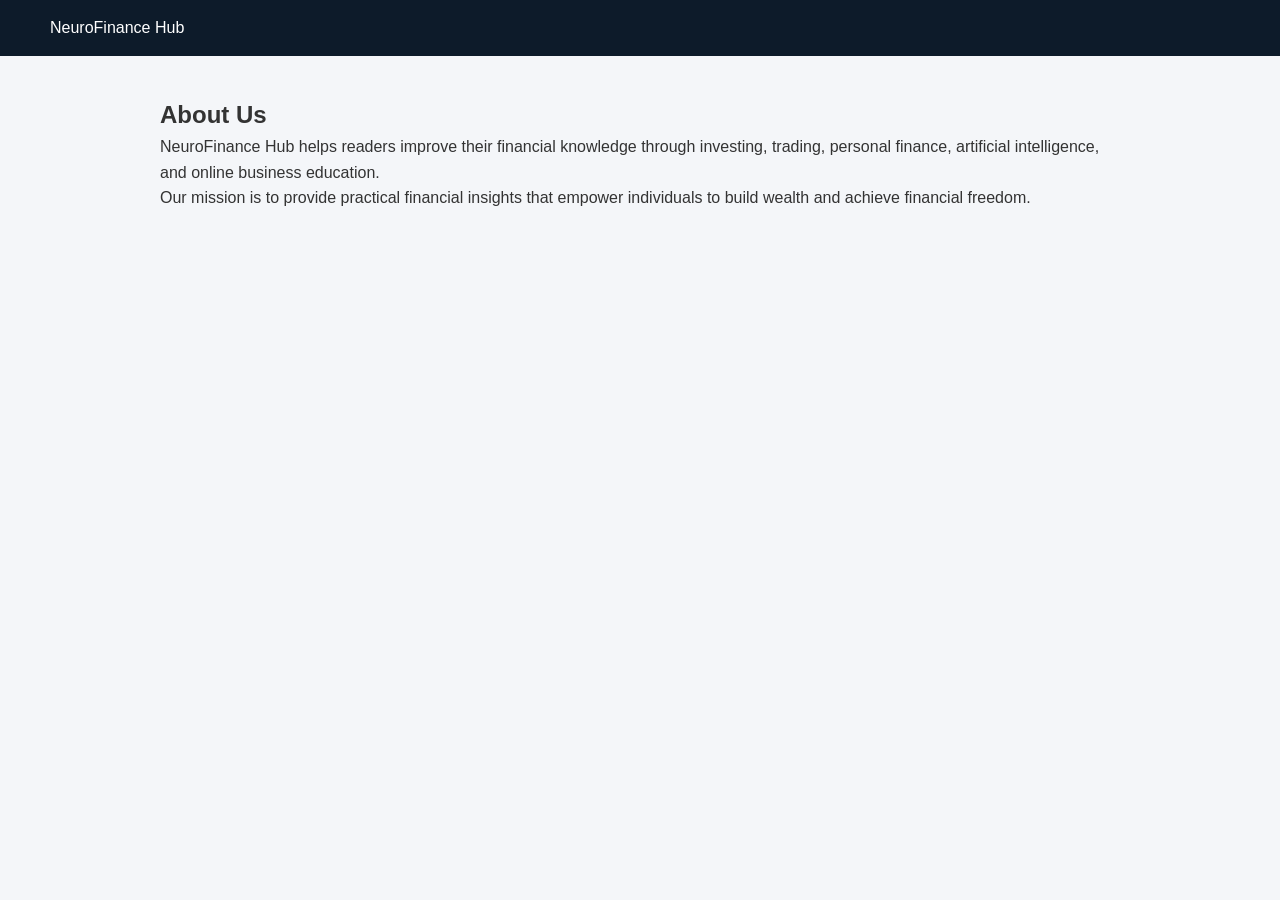
==== about.html @ 00a23290 "Create about.html" ====
<!DOCTYPE html>
<html>
<head>
<title>About NeuroFinance Hub</title>
<link rel="stylesheet" href="style.css">
</head>

<body>

<nav>
    <div class="logo">NeuroFinance Hub</div>
</nav>

<section>
<h1>About Us</h1>

<p>
NeuroFinance Hub helps readers improve their financial knowledge through investing, trading, personal finance, artificial intelligence, and online business education.
</p>

<p>
Our mission is to provide practical financial insights that empower individuals to build wealth and achieve financial freedom.
</p>

</section>

</body>
</html>
---- style.css ----
*{
    margin:0;
    padding:0;
    box-sizing:border-box;
}

body{
    font-family:Arial,sans-serif;
    background:#f4f6f9;
    color:#333;
    line-height:1.6;
}

nav{
    background:#0d1b2a;
    color:white;
    padding:15px 50px;
    display:flex;
    justify-content:space-between;
    align-items:center;
}

nav ul{
    list-style:none;
    display:flex;
}

nav ul li{
    margin-left:20px;
}

nav ul li a{
    color:white;
    text-decoration:none;
    font-weight:bold;
}

header{
    text-align:center;
    padding:80px 20px;
    background:#1b263b;
    color:white;
}

section{
    max-width:1000px;
    margin:auto;
    padding:40px 20px;
}

article{
    background:white;
    padding:20px;
    margin:20px 0;
    border-radius:10px;
    box-shadow:0 2px 10px rgba(0,0,0,0.1);
}

footer{
    background:#0d1b2a;
    color:white;
    text-align:center;
    padding:20px;
}
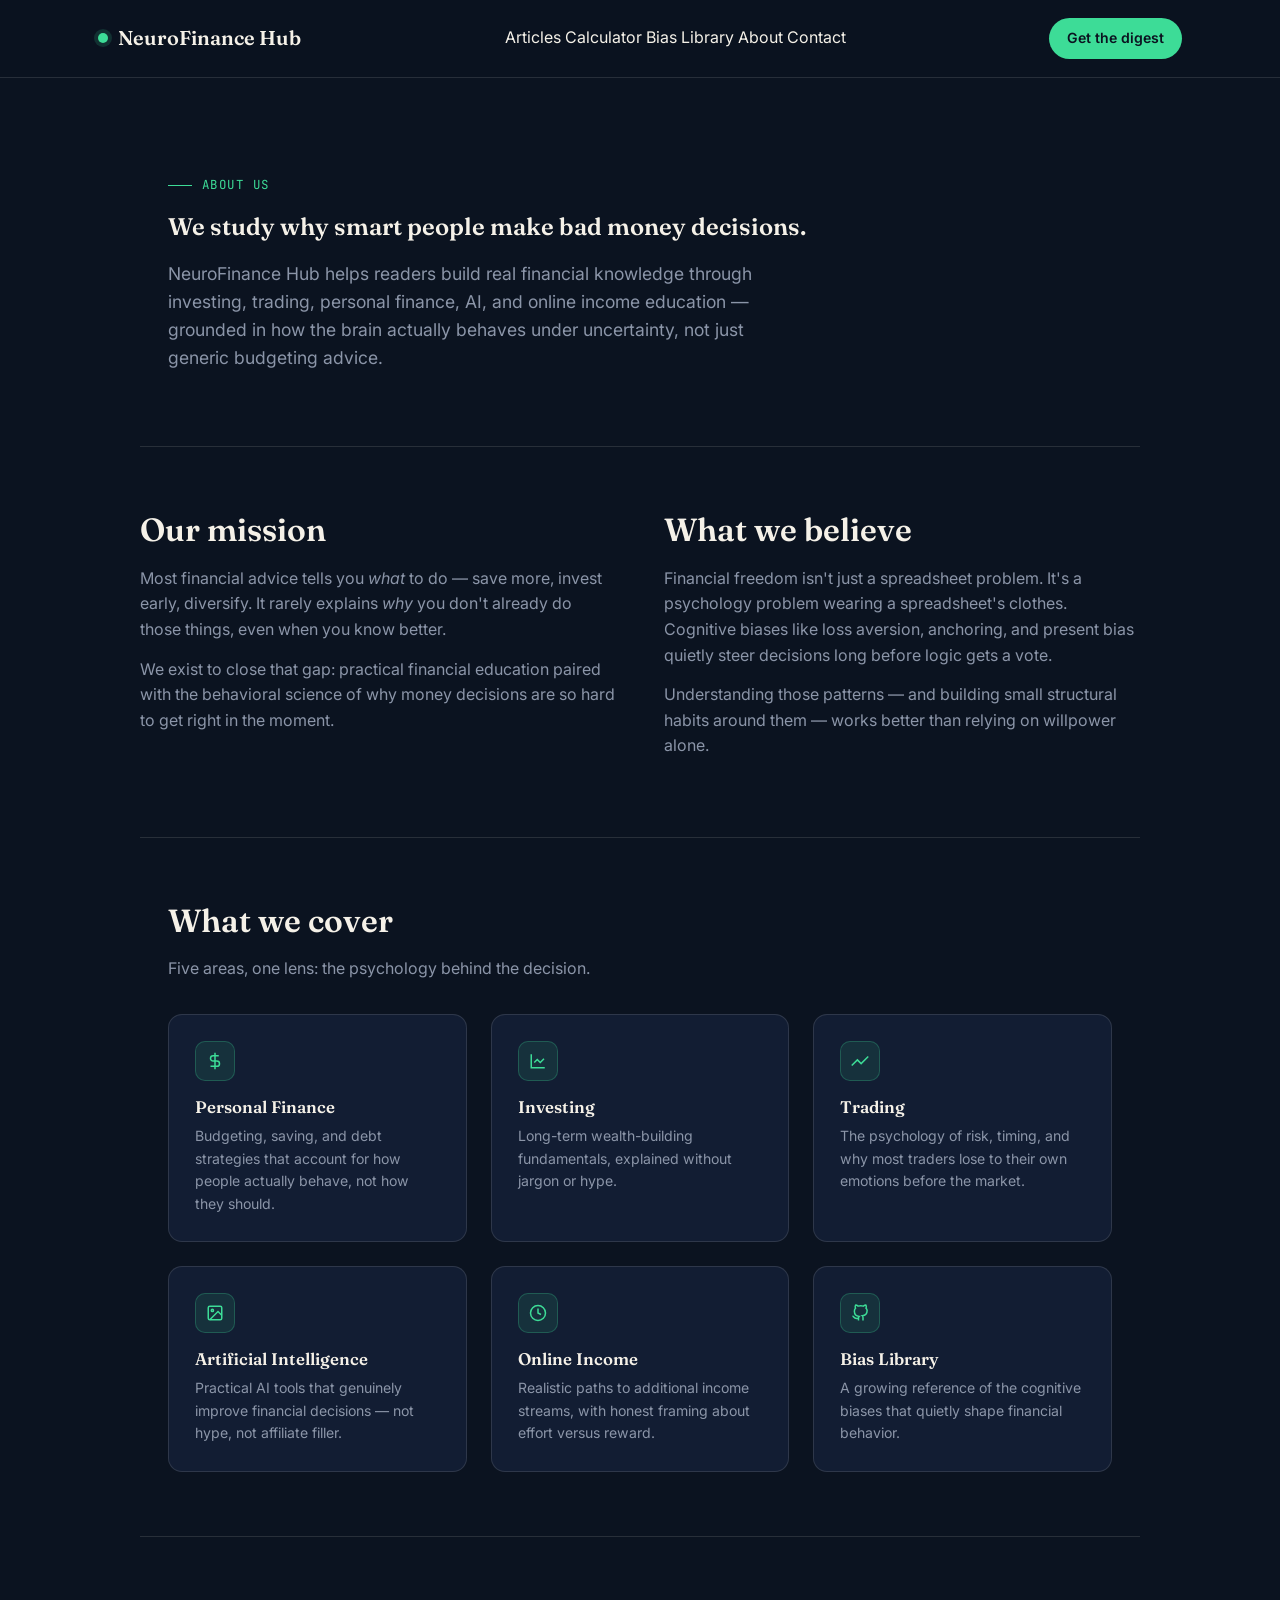
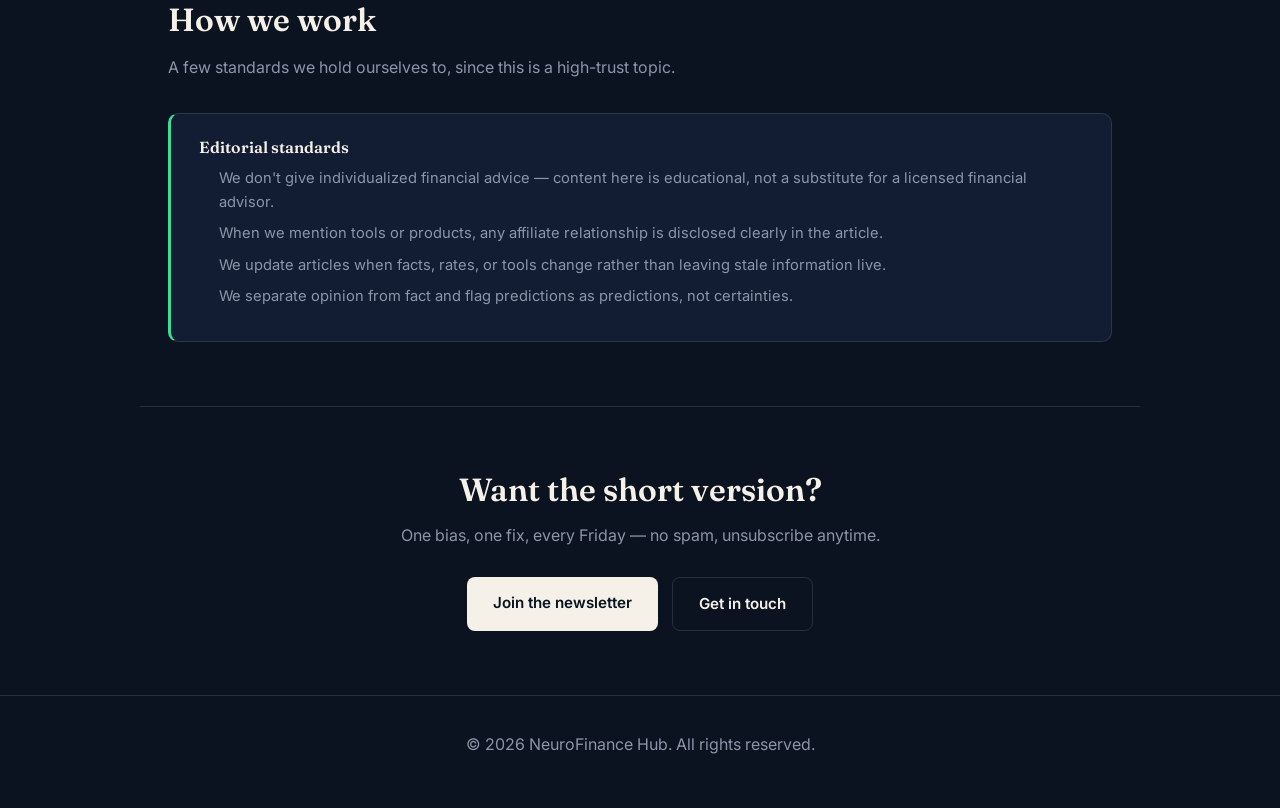
==== commit cc7f3f5f: "Update about.html" ====
--- a/about.html
+++ b/about.html
@@ -1,28 +1,207 @@
 <!DOCTYPE html>
-<html>
+<html lang="en">
 <head>
-<title>About NeuroFinance Hub</title>
+<meta charset="UTF-8">
+<meta name="viewport" content="width=device-width, initial-scale=1.0">
+<title>About — NeuroFinance Hub</title>
+<meta name="description" content="NeuroFinance Hub helps readers build financial knowledge through investing, trading, personal finance, AI, and online income education.">
+<link rel="preconnect" href="https://fonts.googleapis.com">
+<link rel="preconnect" href="https://fonts.gstatic.com" crossorigin>
 <link rel="stylesheet" href="style.css">
+<style>
+  /* Page-specific styles only — everything else inherited from style.css */
+  main{ padding:0; }
+
+  .about-hero{
+    padding:90px 0 60px;
+    border-bottom:1px solid var(--line);
+  }
+  .about-hero .lede{
+    color:var(--slate); font-size:1.1rem; max-width:600px; margin-top:18px;
+  }
+
+  .mission-row{
+    display:grid; grid-template-columns:1fr 1fr; gap:48px;
+    padding:64px 0; border-bottom:1px solid var(--line);
+  }
+  .mission-row h2{ margin-bottom:16px; }
+  .mission-row p{ font-size:1rem; }
+
+  .pillars{
+    padding:64px 0; border-bottom:1px solid var(--line);
+  }
+  .pillar-grid{
+    display:grid; grid-template-columns:repeat(3, 1fr); gap:24px; margin-top:32px;
+  }
+  .pillar-card{
+    background:var(--ink-soft); border:1px solid var(--line); border-radius:14px;
+    padding:26px;
+  }
+  .pillar-card .icon{
+    width:40px; height:40px; border-radius:10px;
+    background:rgba(61,220,151,0.1); border:1px solid rgba(61,220,151,0.25);
+    display:flex; align-items:center; justify-content:center;
+    color:var(--signal); margin-bottom:16px;
+  }
+  .pillar-card h3{ font-size:1.05rem; margin-bottom:8px; }
+  .pillar-card p{ font-size:0.88rem; margin-bottom:0; }
+
+  .trust-section{
+    padding:64px 0; border-bottom:1px solid var(--line);
+  }
+  .trust-grid{
+    display:grid; grid-template-columns:repeat(3, 1fr); gap:24px; margin-top:32px;
+  }
+  .trust-card{
+    text-align:center; padding:28px 20px;
+  }
+  .trust-card .num{
+    font-family:var(--font-mono); font-size:2rem; color:var(--signal); font-weight:500;
+  }
+  .trust-card .label{ color:var(--slate); font-size:0.88rem; margin-top:6px; }
+
+  .standards-box{
+    background:var(--ink-soft); border:1px solid var(--line); border-left:3px solid var(--signal);
+    border-radius:10px; padding:24px 28px; margin-top:32px;
+  }
+  .standards-box h3{ font-size:1rem; margin-bottom:10px; }
+  .standards-box ul{ color:var(--slate); font-size:0.92rem; padding-left:20px; }
+  .standards-box li{ margin-bottom:8px; }
+
+  .cta-band{
+    padding:64px 0; text-align:center;
+  }
+  .cta-band h2{ margin-bottom:14px; }
+  .cta-band p{ max-width:480px; margin:0 auto 28px; }
+  .cta-buttons{ display:flex; gap:14px; justify-content:center; flex-wrap:wrap; }
+
+  @media (max-width: 860px){
+    .mission-row, .pillar-grid, .trust-grid{ grid-template-columns:1fr; }
+  }
+</style>
 </head>
-
 <body>
 
-<nav>
-    <div class="logo">NeuroFinance Hub</div>
-</nav>
-
-<section>
-<h1>About Us</h1>
-
-<p>
-NeuroFinance Hub helps readers improve their financial knowledge through investing, trading, personal finance, artificial intelligence, and online business education.
-</p>
-
-<p>
-Our mission is to provide practical financial insights that empower individuals to build wealth and achieve financial freedom.
-</p>
-
-</section>
+<header>
+  <nav>
+    <a href="index.html" class="logo"><span class="dot"></span>NeuroFinance Hub</a>
+    <div class="nav-links">
+      <a href="index.html#articles">Articles</a>
+      <a href="calculator.html">Calculator</a>
+      <a href="index.html#biases">Bias Library</a>
+      <a href="about.html">About</a>
+      <a href="contact.html">Contact</a>
+    </div>
+    <a href="index.html#newsletter" class="nav-cta">Get the digest</a>
+  </nav>
+</header>
+
+<main>
+
+  <section class="about-hero">
+    <div class="wrap">
+      <div class="eyebrow">About us</div>
+      <h1>We study why smart people make bad money decisions.</h1>
+      <p class="lede">NeuroFinance Hub helps readers build real financial knowledge through investing, trading, personal finance, AI, and online income education — grounded in how the brain actually behaves under uncertainty, not just generic budgeting advice.</p>
+    </div>
+  </section>
+
+  <section class="mission-row">
+    <div class="wrap" style="display:contents;">
+      <div>
+        <h2>Our mission</h2>
+        <p>Most financial advice tells you <em>what</em> to do — save more, invest early, diversify. It rarely explains <em>why</em> you don't already do those things, even when you know better.</p>
+        <p>We exist to close that gap: practical financial education paired with the behavioral science of why money decisions are so hard to get right in the moment.</p>
+      </div>
+      <div>
+        <h2>What we believe</h2>
+        <p>Financial freedom isn't just a spreadsheet problem. It's a psychology problem wearing a spreadsheet's clothes. Cognitive biases like loss aversion, anchoring, and present bias quietly steer decisions long before logic gets a vote.</p>
+        <p>Understanding those patterns — and building small structural habits around them — works better than relying on willpower alone.</p>
+      </div>
+    </div>
+  </section>
+
+  <section class="pillars">
+    <div class="wrap">
+      <h2>What we cover</h2>
+      <p>Five areas, one lens: the psychology behind the decision.</p>
+      <div class="pillar-grid">
+
+        <div class="pillar-card">
+          <div class="icon"><svg width="18" height="18" viewBox="0 0 24 24" fill="none" stroke="currentColor" stroke-width="2"><path d="M12 1v22M17 5H9.5a3.5 3.5 0 000 7h5a3.5 3.5 0 010 7H6"/></svg></div>
+          <h3>Personal Finance</h3>
+          <p>Budgeting, saving, and debt strategies that account for how people actually behave, not how they should.</p>
+        </div>
+
+        <div class="pillar-card">
+          <div class="icon"><svg width="18" height="18" viewBox="0 0 24 24" fill="none" stroke="currentColor" stroke-width="2"><path d="M3 3v18h18M7 14l4-4 4 4 5-5"/></svg></div>
+          <h3>Investing</h3>
+          <p>Long-term wealth-building fundamentals, explained without jargon or hype.</p>
+        </div>
+
+        <div class="pillar-card">
+          <div class="icon"><svg width="18" height="18" viewBox="0 0 24 24" fill="none" stroke="currentColor" stroke-width="2"><path d="M23 6l-9.5 9.5-5-5L1 18"/></svg></div>
+          <h3>Trading</h3>
+          <p>The psychology of risk, timing, and why most traders lose to their own emotions before the market.</p>
+        </div>
+
+        <div class="pillar-card">
+          <div class="icon"><svg width="18" height="18" viewBox="0 0 24 24" fill="none" stroke="currentColor" stroke-width="2"><rect x="3" y="3" width="18" height="18" rx="2"/><circle cx="8.5" cy="8.5" r="1.5"/><path d="M21 15l-5-5L5 21"/></svg></div>
+          <h3>Artificial Intelligence</h3>
+          <p>Practical AI tools that genuinely improve financial decisions — not hype, not affiliate filler.</p>
+        </div>
+
+        <div class="pillar-card">
+          <div class="icon"><svg width="18" height="18" viewBox="0 0 24 24" fill="none" stroke="currentColor" stroke-width="2"><circle cx="12" cy="12" r="10"/><path d="M12 6v6l4 2"/></svg></div>
+          <h3>Online Income</h3>
+          <p>Realistic paths to additional income streams, with honest framing about effort versus reward.</p>
+        </div>
+
+        <div class="pillar-card">
+          <div class="icon"><svg width="18" height="18" viewBox="0 0 24 24" fill="none" stroke="currentColor" stroke-width="2"><path d="M9 19c-5 1.5-5-2.5-7-3m14 6v-3.87a3.37 3.37 0 00-.94-2.61c3.14-.35 6.44-1.54 6.44-7A5.44 5.44 0 0020 5.77 5.07 5.07 0 0019.91 1.5s-1.05-.3-3.41 1.36a13.38 13.38 0 00-7 0C7.16 1.2 6.1 1.5 6.1 1.5a5.07 5.07 0 00-.09 4.27 5.44 5.44 0 00-1.5 3.78c0 5.42 3.3 6.61 6.44 6.96A3.37 3.37 0 0010 19v3"/></svg></div>
+          <h3>Bias Library</h3>
+          <p>A growing reference of the cognitive biases that quietly shape financial behavior.</p>
+        </div>
+
+      </div>
+    </div>
+  </section>
+
+  <section class="trust-section">
+    <div class="wrap">
+      <h2>How we work</h2>
+      <p>A few standards we hold ourselves to, since this is a high-trust topic.</p>
+
+      <div class="standards-box">
+        <h3>Editorial standards</h3>
+        <ul>
+          <li>We don't give individualized financial advice — content here is educational, not a substitute for a licensed financial advisor.</li>
+          <li>When we mention tools or products, any affiliate relationship is disclosed clearly in the article.</li>
+          <li>We update articles when facts, rates, or tools change rather than leaving stale information live.</li>
+          <li>We separate opinion from fact and flag predictions as predictions, not certainties.</li>
+        </ul>
+      </div>
+    </div>
+  </section>
+
+  <section class="cta-band">
+    <div class="wrap">
+      <h2>Want the short version?</h2>
+      <p>One bias, one fix, every Friday — no spam, unsubscribe anytime.</p>
+      <div class="cta-buttons">
+        <a href="index.html#newsletter" class="btn-primary">Join the newsletter</a>
+        <a href="contact.html" class="btn-ghost">Get in touch</a>
+      </div>
+    </div>
+  </section>
+
+</main>
+
+<footer>
+  <div class="wrap">
+    <p>© 2026 NeuroFinance Hub. All rights reserved.</p>
+  </div>
+</footer>
 
 </body>
 </html>
--- a/style.css
+++ b/style.css
@@ -1,64 +1,312 @@
+/* ===========================================================
+   NeuroFinance Hub — Global Stylesheet
+   Design system: dark navy + signal green "neuro" theme
+   =========================================================== */
+
+@import url('https://fonts.googleapis.com/css2?family=Fraunces:opsz,wght@9..144,400;9..144,500;9..144,600;9..144,700&family=Inter:wght@400;500;600&family=JetBrains+Mono:wght@400;500&display=swap');
+
+:root{
+  /* Color tokens */
+  --ink:#0B1320;          /* page background */
+  --ink-soft:#121d33;     /* card / panel background */
+  --paper:#F5F1E8;        /* primary text on dark */
+  --signal:#3DDC97;       /* accent: growth, links, CTAs */
+  --alert:#FF6B5E;        /* accent: warnings, bias markers */
+  --slate:#8B95A8;        /* secondary / muted text */
+  --line: rgba(245,241,232,0.12); /* hairline borders */
+
+  /* Type tokens */
+  --font-display:'Fraunces', serif;
+  --font-body:'Inter', sans-serif;
+  --font-mono:'JetBrains Mono', monospace;
+}
+
+/* ---------- Reset ---------- */
 *{
-    margin:0;
-    padding:0;
-    box-sizing:border-box;
+  margin:0;
+  padding:0;
+  box-sizing:border-box;
+}
+
+html{
+  scroll-behavior:smooth;
 }
 
 body{
-    font-family:Arial,sans-serif;
-    background:#f4f6f9;
-    color:#333;
-    line-height:1.6;
+  font-family:var(--font-body);
+  background:var(--ink);
+  color:var(--paper);
+  line-height:1.6;
+  -webkit-font-smoothing:antialiased;
+}
+
+a{
+  color:inherit;
+  text-decoration:none;
+}
+
+img{ max-width:100%; display:block; }
+
+ul{ list-style:none; }
+
+:focus-visible{
+  outline:2px solid var(--signal);
+  outline-offset:2px;
+}
+
+.wrap{
+  max-width:1140px;
+  margin:0 auto;
+  padding:0 28px;
+}
+
+/* ---------- Navigation ---------- */
+header{
+  position:sticky;
+  top:0;
+  z-index:50;
+  background:rgba(11,19,32,0.85);
+  backdrop-filter: blur(10px);
+  border-bottom:1px solid var(--line);
 }
 
 nav{
-    background:#0d1b2a;
-    color:white;
-    padding:15px 50px;
-    display:flex;
-    justify-content:space-between;
-    align-items:center;
+  display:flex;
+  align-items:center;
+  justify-content:space-between;
+  padding:18px 28px;
+  max-width:1140px;
+  margin:0 auto;
+}
+
+.logo{
+  font-family:var(--font-display);
+  font-weight:600;
+  font-size:1.25rem;
+  display:flex;
+  align-items:center;
+  gap:10px;
+  color:var(--paper);
+}
+
+.logo .dot{
+  width:10px;
+  height:10px;
+  border-radius:50%;
+  background:var(--signal);
+  box-shadow:0 0 0 4px rgba(61,220,151,0.15);
 }
 
 nav ul{
-    list-style:none;
-    display:flex;
-}
-
-nav ul li{
-    margin-left:20px;
+  display:flex;
+  gap:32px;
+  font-size:0.92rem;
 }
 
 nav ul li a{
-    color:white;
-    text-decoration:none;
-    font-weight:bold;
-}
-
-header{
-    text-align:center;
-    padding:80px 20px;
-    background:#1b263b;
-    color:white;
-}
-
+  color:var(--slate);
+  font-weight:500;
+  transition:color .2s;
+}
+
+nav ul li a:hover,
+nav ul li a:focus-visible{
+  color:var(--paper);
+}
+
+.nav-cta{
+  background:var(--signal);
+  color:var(--ink);
+  padding:9px 18px;
+  border-radius:999px;
+  font-weight:600;
+  font-size:0.88rem;
+  transition:transform .2s, box-shadow .2s;
+  display:inline-block;
+}
+
+.nav-cta:hover{
+  transform:translateY(-1px);
+  box-shadow:0 6px 18px rgba(61,220,151,0.3);
+}
+
+/* ---------- Page header / hero band ---------- */
+header.page-hero{
+  position:static;
+  text-align:center;
+  padding:90px 20px;
+  background:linear-gradient(180deg, var(--ink-soft), var(--ink));
+  border-bottom:1px solid var(--line);
+}
+
+header.page-hero h1{
+  font-family:var(--font-display);
+  font-size:clamp(2.2rem, 4.5vw, 3.2rem);
+  font-weight:600;
+  margin-bottom:14px;
+}
+
+header.page-hero p{
+  color:var(--slate);
+  font-size:1.05rem;
+  max-width:520px;
+  margin:0 auto;
+}
+
+/* ---------- Eyebrow label (used above headings) ---------- */
+.eyebrow{
+  font-family:var(--font-mono);
+  font-size:0.78rem;
+  color:var(--signal);
+  text-transform:uppercase;
+  letter-spacing:0.12em;
+  display:inline-flex;
+  align-items:center;
+  gap:10px;
+  margin-bottom:18px;
+}
+
+.eyebrow::before{
+  content:'';
+  width:24px;
+  height:1px;
+  background:var(--signal);
+}
+
+/* ---------- Sections & typography ---------- */
 section{
-    max-width:1000px;
-    margin:auto;
-    padding:40px 20px;
-}
-
-article{
-    background:white;
-    padding:20px;
-    margin:20px 0;
-    border-radius:10px;
-    box-shadow:0 2px 10px rgba(0,0,0,0.1);
-}
-
+  max-width:1000px;
+  margin:auto;
+  padding:60px 20px;
+}
+
+h1, h2, h3{
+  font-family:var(--font-display);
+  font-weight:600;
+  line-height:1.2;
+}
+
+h2{ font-size:2rem; margin-bottom:16px; }
+h3{ font-size:1.3rem; margin-bottom:10px; }
+
+p{
+  color:var(--slate);
+  margin-bottom:14px;
+}
+
+p strong{ color:var(--paper); }
+
+/* ---------- Cards & articles ---------- */
+article,
+.card{
+  background:var(--ink-soft);
+  border:1px solid var(--line);
+  padding:28px;
+  margin:20px 0;
+  border-radius:14px;
+  box-shadow:0 8px 24px rgba(0,0,0,0.25);
+  transition:transform .25s, border-color .25s;
+}
+
+article:hover,
+.card:hover{
+  transform:translateY(-3px);
+  border-color:rgba(61,220,151,0.4);
+}
+
+.card-tag{
+  font-family:var(--font-mono);
+  font-size:0.72rem;
+  color:var(--signal);
+  text-transform:uppercase;
+  letter-spacing:0.08em;
+  margin-bottom:14px;
+  display:block;
+}
+
+/* Optional glass variant — opt-in via class, not the default card look */
+.card.card-glass{
+  background:rgba(245,241,232,0.06);
+  backdrop-filter: blur(20px);
+  border:1px solid rgba(245,241,232,0.12);
+  box-shadow:0 8px 32px rgba(0,0,0,0.3);
+}
+
+/* ---------- Buttons ---------- */
+.btn-primary{
+  background:var(--paper);
+  color:var(--ink);
+  padding:14px 26px;
+  border-radius:8px;
+  font-weight:600;
+  font-size:0.95rem;
+  display:inline-block;
+  border:none;
+  cursor:pointer;
+  transition:transform .2s, box-shadow .2s;
+}
+
+.btn-primary:hover{
+  transform:translateY(-2px);
+  box-shadow:0 10px 24px rgba(245,241,232,0.15);
+}
+
+.btn-ghost{
+  border:1px solid var(--line);
+  color:var(--paper);
+  padding:14px 26px;
+  border-radius:8px;
+  font-weight:600;
+  font-size:0.95rem;
+  display:inline-block;
+  background:none;
+  cursor:pointer;
+  transition:border-color .2s, background .2s;
+}
+
+.btn-ghost:hover{
+  border-color:var(--signal);
+  background:rgba(61,220,151,0.06);
+}
+
+/* ---------- Forms ---------- */
+input, select, textarea{
+  width:100%;
+  background:var(--ink);
+  border:1px solid var(--line);
+  border-radius:8px;
+  padding:13px 14px;
+  color:var(--paper);
+  font-family:var(--font-body);
+  font-size:0.95rem;
+}
+
+input::placeholder, textarea::placeholder{
+  color:var(--slate);
+}
+
+textarea{ resize:vertical; min-height:120px; }
+
+/* ---------- Footer ---------- */
 footer{
-    background:#0d1b2a;
-    color:white;
-    text-align:center;
-    padding:20px;
-}
+  background:var(--ink);
+  border-top:1px solid var(--line);
+  color:var(--slate);
+  text-align:center;
+  padding:36px 20px;
+}
+
+footer a{ color:var(--paper); }
+footer a:hover{ color:var(--signal); }
+
+/* ---------- Responsive ---------- */
+@media (max-width: 860px){
+  nav ul{ display:none; }
+  header.page-hero{ padding:64px 20px; }
+  section{ padding:40px 20px; }
+}
+
+@media (prefers-reduced-motion: reduce){
+  *{ animation:none !important; transition:none !important; }
+  html{ scroll-behavior:auto; }
+}
